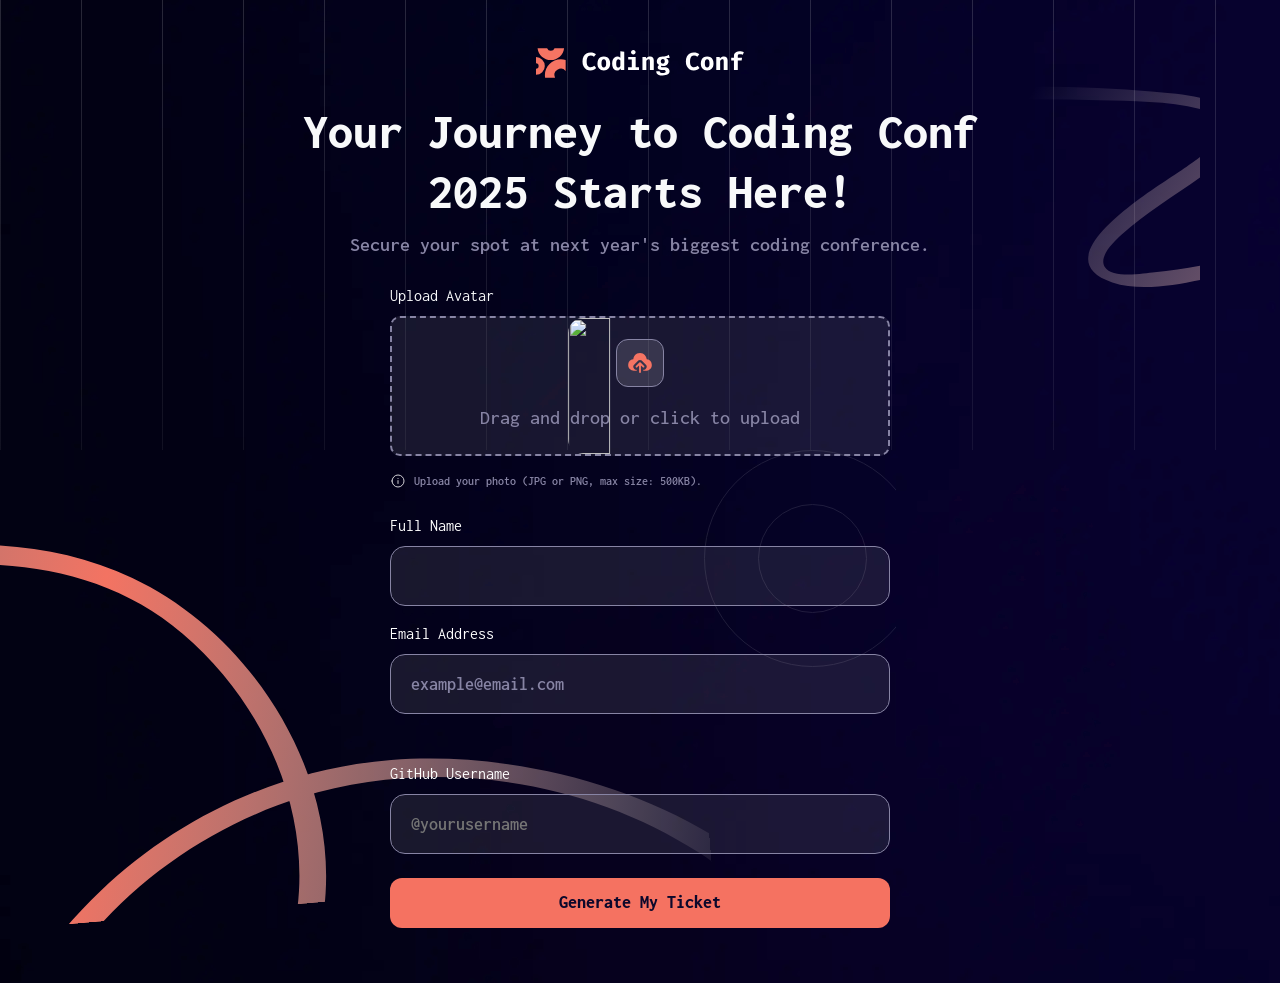
==== index.html @ 493f9df7 "conference ticket generator" ====
<!DOCTYPE html>
<html lang="en">

<head>
  <meta charset="UTF-8">
  <meta name="viewport" content="width=device-width, initial-scale=1.0">
  <meta name="description" content="conference ticket generator">
  <link rel="icon" type="image/png" sizes="32x32" href="./assets/images/favicon-32x32.png">
  <link rel="stylesheet" href="css/style-css.css">
  <link rel="stylesheet" href="css/all.min.css">
  <link rel="stylesheet" href="css/bootstrap.min.css">
  <title>Frontend Mentor | Conference ticket generator</title>
  <link rel="preconnect" href="https://fonts.googleapis.com">
  <link rel="preconnect" href="https://fonts.gstatic.com" crossorigin>
  <link href="https://fonts.googleapis.com/css2?family=Inconsolata:wght@200..900&display=swap" rel="stylesheet">
</head>

<body>
  <div class="img-lines"></div>
  <div class="img-circle position-absolute"></div>
  <div class="img-squiggly-line-top position-absolute"></div>
  <div class="img-squiggly-line-bottom position-absolute"></div>

  <div class="coding-conf position-absolute py-5">
    <div class="container d-flex justify-content-center align-items-center flex-column">
      <img class="img-fluid mb-4" src="assets/images/logo-full.svg" alt="">
      <main class="">
        <h1 class="text-light text-center mb-2">Your Journey to Coding Conf <br> 2025 Starts Here!</h1>
        <p class="mb-4">Secure your spot at next year's biggest coding conference.</p>
        <div class="full-inputs ">
          <div class="text-light mb-2">Upload Avatar</div>

          <div
            class="upload-file d-flex justify-content-center align-items-center flex-column position-relative mb-3 overflow-hidden">
            <img class="img-journey position-absolute" src="" alt="">
            <div class="img-icon mb-3">
              <img src="assets/images/icon-upload.svg" alt="">
            </div>
            <input type="file" class="position-absolute input-img-journey">
            <div class="drag-drop">Drag and drop or click to upload</div>
          </div>
          <div class="warning-photo d-flex align-items-center gap-2 mb-4">
            <img src="assets/images/icon-info.svg" alt="">
            <span>Upload your photo (JPG or PNG, max size: 500KB).</span>
          </div>

          <div class="full-name mb-2">Full Name</div>
          <input type="text" class="input-full-name mb-3">

          <div class="full-name mb-2">Email Address</div>
          <input type="email" class="input-email" placeholder="example@email.com">

          <div class="error-upload d-flex gap-2 text-danger align-items-center  mt-2">
            <i class="fa-solid fa-circle-info "></i>
            <div>Please enter a valid email address</div>
          </div>

          <div class="full-name mb-2">GitHub Username</div>
          <input type="text" class="input-github" placeholder="@yourusername">

          <button class="generate-ticket mt-4">Generate My Ticket</button>
        </div>
      </main>
      <!-- ====== ticket - conf ======= -->
      <div class="ticket-coding-conf text-center">
        <h1 class="mb-4">Congrats, <span class="name-title-ticket"></span>! <br> Your ticket is ready.</h1>
        <p class="mb-5">
          We've emailed your ticket to <br> <span class="email-ticket"></span> and will send updates in <br> the run up
          to
          the
          event.
        </p>
        <div class="ticket-img d-flex flex-column justify-content-between text-start px-3 py-4">
          <div>
            <img class="img-fluid mb-2" src="assets/images/logo-full.svg" alt="">
            <p class="date-conf"><span class="month-ticket"></span> <span class="day-ticket"></span>,<span
                class="year-ticket"></span>/ Austin, TX</p>
          </div>
          <!-- ===== User -- Profile ==== -->
          <div class="profile-user d-flex align-items-end gap-3">
            <div class="img-profile">
              <img src="" alt="">
            </div>
            <div class="name-and-github">
              <div class="name-user"></div>
              <div class="name-github d-flex gap-2 align-items-center">
                <img src="assets/images/icon-github.svg" alt="">
                <div class="user-git"></div>
              </div>
            </div>
          </div>

        </div>
      </div>
    </div>
  </div>


  <!-- Form ends -->

  <!-- Generated tickets starts -->

  <!-- Congrats, || Full Name || ! Your ticket is ready.

  We've emailed your ticket to ||==== Email Address ====|| 

  Coding Conf
  Jan 31, 2025 / Austin, TX -->

  <!-- Generated tickets ends -->

  <script src="main.js"></script>
</body>

</html>
---- css/style-css.css ----
* {
    box-sizing: border-box;
    padding: 0;
    margin: 0;
}

:root {
    --neutral-color-0: hsl(0, 0%, 100%);
    --neutral-color-300: hsl(252, 6%, 83%);
    --neutral-color-500: hsl(245, 15%, 58%);
    --neutral-color-700: hsl(245, 19%, 35%);
    --neutral-color-900: hsl(248, 70%, 10%);
    --orange-500: hsl(7, 88%, 67%);
    --orange-700: hsl(7, 71%, 60%);
    --gradient-text: linear-gradient(to left, hsl(7, 86%, 67%), hsl(0, 0%, 100%));
    --font-size: 20px;
}

body {
    font-family: "Inconsolata", monospace !important;
    height: 100vh;
    background-image: url("../assets/images/background-desktop.png");
    overflow: hidden;
}

.img-lines {
    background-image: url("../assets/images/pattern-lines.svg");
    width: 100%;
    height: 50%;
}

.img-circle {
    width: 15%;
    height: 25%;
    background-image: url("../assets/images/pattern-circle.svg");
    background-repeat: no-repeat;
    right: 30%;
}

.img-squiggly-line-top {
    width: 25%;
    height: 25%;
    background-image: url("../assets/images/pattern-squiggly-line-top.svg");
    background-repeat: no-repeat;
    top: 5rem;
    right: 5rem;
}

.img-squiggly-line-bottom {
    width: 58%;
    height: 50%;
    background-image: url("../assets/images/pattern-squiggly-line-bottom-desktop.svg");
    background-repeat: no-repeat;
    bottom: 0px;
    left: 0px;
    transform: rotate(355deg) translate(-48px, 47px);
}



.coding-conf {
    top: 0;
    left: 0;
    width: 100%;
}

main {
    /* display: none; */
    display: flex;
    justify-content: center;
    align-items: center;
    flex-direction: column;
}

.coding-conf .container h1 {
    font-weight: 800 !important;
    font-size: 50px;
}

.coding-conf .container p {
    font-size: 20px;
    font-weight: 600;
    color: var(--neutral-color-500);
}

.coding-conf .container .full-inputs {
    width: 500px;
}

.full-inputs .upload-file {
    width: 100%;
    height: 140px;
    background-color: hsl(252deg 6% 83% / 10%);
    border-radius: 10px;
    border: 2px dashed var(--neutral-color-500);
}


.upload-file .img-icon {
    background-color: hsl(252deg 6% 83% / 16%);
    padding: 8px;
    border-radius: 12px;
    border: 1px solid var(--neutral-color-500);
    cursor: pointer;
}

.upload-file input {
    z-index: 99;
    top: 32px;
    opacity: 0;
    cursor: pointer;
}

.upload-file .drag-drop {
    color: var(--neutral-color-500);
    font-size: 20px;
    font-weight: 500;
}

.warning-photo span {
    font-size: 12px;
    font-weight: 600;
    color: var(--neutral-color-500);
}


.full-name {
    color: var(--neutral-color-0);
    font-size: 16px;
}

.input-full-name,
.input-email,
.input-github {
    border: none;
    outline: none;
    width: 100%;
    height: 60px;
    background-color: hsl(252deg 6% 83% / 10%);
    border-radius: 15px;
    border: 1px solid var(--neutral-color-500);
    color: var(--neutral-color-500);
    padding: 10px 20px;
    font-size: 18px;
    font-weight: 600;
}

.input-email::placeholder {
    color: var(--neutral-color-500);
    font-size: 18px;
    font-weight: 600;
}

.error-upload {
    opacity: 0;
    font-size: 13px;
    margin-bottom: 20px;
}

.generate-ticket {
    border: none;
    width: 100%;
    height: 50px;
    display: block;
    background-color: var(--orange-500);
    color: var(--neutral-color-900);
    font-size: 18px;
    font-weight: 800;
    border-radius: 12px;
}


.img-journey {
    top: 0;
    left: 50%;
    transform: translateX(-50%);
    width: 29%;
    object-fit: cover;
    border-radius: 15px;
    height: 100%;

}

/* ============== ticket ==== journey ========= */

.ticket-coding-conf {
    display: none;
}

.ticket-coding-conf h1 {
    color: var(--neutral-color-0);
    font-weight: 800 !important;
    font-size: 50px;
}

.ticket-coding-conf p {
    font-size: 20px;
    font-weight: 600;
    color: var(--neutral-color-500);
    text-align: center;
}

.name-title-ticket {
    color: transparent;
    background-clip: text;
    background-image: linear-gradient(to right, var(--orange-700), var(--neutral-color-0));
}

.email-ticket {
    color: var(--orange-700);
}

.ticket-img {
    width: calc(83% + 104px);
    height: calc(26vh + 4px);
    background-image: url("../assets/images/pattern-ticket.svg");
    background-repeat: no-repeat;
    background-size: cover;
}

.ticket-img .date-conf {
    font-size: 15px !important;
    font-weight: 700;
    color: var(--neutral-color-500);
    text-align: start;
    padding: 0 50px;
}


.profile-user .img-profile {
    width: 60px;
    height: 60px;
    border-radius: 10px;
    background-color: var(--neutral-color-300);
    overflow: hidden;
}

.img-profile img {
    width: 100%;
    height: 100%;
    object-fit: cover;
}

.name-and-github .name-user {
    font-size: 28px;
    font-weight: 700;
    color: var(--neutral-color-0);
    margin-bottom: 3px;
}


.name-and-github .name-github img {
    width: 18px;
}

.name-and-github .user-git {
    color: var(--neutral-color-300);
    font-size: 13px;
    font-weight: 700;
}

main {
    /* display: none; */
}

/* # Front-end Style Guide

## Layout

The designs were created to the following widths:

- Mobile: 375px
- Desktop: 1440px

> 💡 These are just the design sizes. Ensure content is responsive and meets WCAG requirements by testing the full range of screen sizes from 320px to large screens.

## Colors

- Neutral 0: hsl(0, 0%, 100%)
- Neutral 300: hsl(252, 6%, 83%)
- Neutral 500: hsl(245, 15%, 58%)
- Neutral 700: hsl(245, 19%, 35%)
- Neutral 900: hsl(248, 70%, 10%)

- Orange 500: hsl(7, 88%, 67%)
- Orange 700: hsl(7, 71%, 60%)

- Gradient (text): hsl(7, 86%, 67%) to hsl(0, 0%, 100%)

## Typography

### Body Copy

- Font size (labels): 20px 

### Font

- Family: [Inconsolata](https://fonts.google.com/specimen/Inconsolata)
- Weights: 400, 500, 700, 800

> 💎 [Upgrade to Pro](https://www.frontendmentor.io/pro?ref=style-guide) for design file access to see all design details and get hands-on experience using a professional workflow with tools like Figma. The design file for this challenge also includes a design system and tablet layout to help you build a more accurate solution faster. */
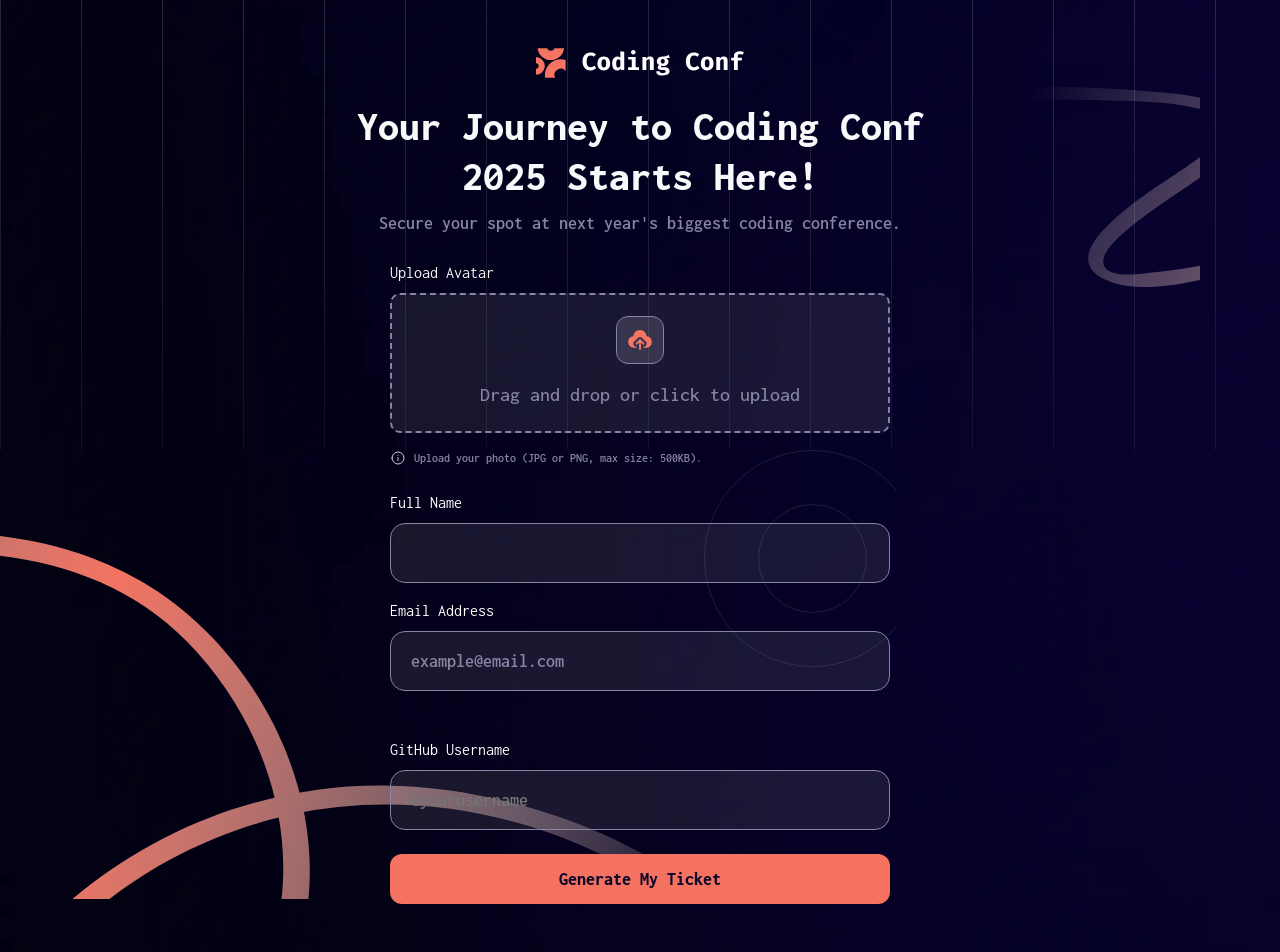
==== commit 2f9c1ba4: "changing some codes" ====
--- a/index.html
+++ b/index.html
@@ -62,34 +62,43 @@
         </div>
       </main>
       <!-- ====== ticket - conf ======= -->
+
       <div class="ticket-coding-conf text-center">
-        <h1 class="mb-4">Congrats, <span class="name-title-ticket"></span>! <br> Your ticket is ready.</h1>
-        <p class="mb-5">
-          We've emailed your ticket to <br> <span class="email-ticket"></span> and will send updates in <br> the run up
-          to
-          the
-          event.
-        </p>
-        <div class="ticket-img d-flex flex-column justify-content-between text-start px-3 py-4">
-          <div>
-            <img class="img-fluid mb-2" src="assets/images/logo-full.svg" alt="">
-            <p class="date-conf"><span class="month-ticket"></span> <span class="day-ticket"></span>,<span
-                class="year-ticket"></span>/ Austin, TX</p>
-          </div>
-          <!-- ===== User -- Profile ==== -->
-          <div class="profile-user d-flex align-items-end gap-3">
-            <div class="img-profile">
-              <img src="" alt="">
+        <div class="container">
+          <h1 class="mb-4">Congrats, <span class="name-title-ticket"></span>! <br> Your ticket is ready.</h1>
+          <p class="mb-5 paragraph-ticket">
+            We've emailed your ticket to <span class="email-ticket"></span> and will send updates in the run
+            up
+            to
+            the
+            event.
+          </p>
+
+          <div class="full-ticket-profile position-relative">
+            <img class="img-fluid" src="assets/images/pattern-ticket.svg" alt="">
+            <div class="ticket-top position-absolute">
+              <img class=" img-inside-ticket mb-2" src="assets/images/logo-full.svg" alt="">
+              <p class="date-conf"><span class="month-ticket"></span> <span class="day-ticket"></span>,<span
+                  class="year-ticket"></span>/ Austin, TX</p>
             </div>
-            <div class="name-and-github">
-              <div class="name-user"></div>
-              <div class="name-github d-flex gap-2 align-items-center">
-                <img src="assets/images/icon-github.svg" alt="">
-                <div class="user-git"></div>
+            <!-- ===== User -- Profile ====  -->
+            <div class="profile-user d-flex align-items-end gap-3 position-absolute">
+              <div class="img-profile">
+                <img src="" alt="">
+              </div>
+              <div class="name-and-github">
+                <div class="name-user"></div>
+                <div class="name-github d-flex gap-2 align-items-center">
+                  <img src="assets/images/icon-github.svg" alt="">
+                  <div class="user-git"></div>
+                </div>
               </div>
             </div>
+            <!-- <div class="ticket-img d-flex flex-column justify-content-between text-start px-3 py-4">
+              
+
+            </div> -->
           </div>
-
         </div>
       </div>
     </div>
--- a/css/style-css.css
+++ b/css/style-css.css
@@ -20,7 +20,7 @@
     font-family: "Inconsolata", monospace !important;
     height: 100vh;
     background-image: url("../assets/images/background-desktop.png");
-    overflow: hidden;
+    /* overflow: hidden; */
 }
 
 .img-lines {
@@ -38,7 +38,7 @@
 }
 
 .img-squiggly-line-top {
-    width: 25%;
+    width: min(25%, 100%);
     height: 25%;
     background-image: url("../assets/images/pattern-squiggly-line-top.svg");
     background-repeat: no-repeat;
@@ -46,16 +46,23 @@
     right: 5rem;
 }
 
+
 .img-squiggly-line-bottom {
     width: 58%;
-    height: 50%;
-    background-image: url("../assets/images/pattern-squiggly-line-bottom-desktop.svg");
+    height: 42%;
+    background-image: url(../assets/images/pattern-squiggly-line-bottom-desktop.svg);
     background-repeat: no-repeat;
-    bottom: 0px;
+    bottom: 48px;
     left: 0px;
-    transform: rotate(355deg) translate(-48px, 47px);
-}
-
+    transform: rotate(0deg) translate(-48px, 47px);
+}
+
+@media(max-width: 573px) {
+    .img-squiggly-line-bottom {
+        width: 0%;
+        height: 0%;
+    }
+}
 
 
 .coding-conf {
@@ -74,17 +81,20 @@
 
 .coding-conf .container h1 {
     font-weight: 800 !important;
-    font-size: 50px;
+    /* font-size: 50px; */
+    font-size: clamp(1.8rem, 2vw + 1rem, 3.125rem);
 }
 
 .coding-conf .container p {
     font-size: 20px;
     font-weight: 600;
     color: var(--neutral-color-500);
+    text-align: center;
+    font-size: clamp(0.875rem, 2vh, 1.25rem);
 }
 
 .coding-conf .container .full-inputs {
-    width: 500px;
+    width: min(500px, 100%);
 }
 
 .full-inputs .upload-file {
@@ -171,13 +181,13 @@
 
 
 .img-journey {
-    top: 0;
+    /* top: 0;
     left: 50%;
     transform: translateX(-50%);
     width: 29%;
     object-fit: cover;
     border-radius: 15px;
-    height: 100%;
+    height: 100%; */
 
 }
 
@@ -190,14 +200,15 @@
 .ticket-coding-conf h1 {
     color: var(--neutral-color-0);
     font-weight: 800 !important;
-    font-size: 50px;
-}
-
-.ticket-coding-conf p {
-    font-size: 20px;
+    font-size: clamp(1.8rem, 2vw + 1rem, 3.125rem);
+}
+
+.ticket-coding-conf .paragraph-ticket {
+    font-size: clamp(0.875rem, 2vh - 1px, 1.25rem);
     font-weight: 600;
     color: var(--neutral-color-500);
     text-align: center;
+    width: 500px;
 }
 
 .name-title-ticket {
@@ -210,15 +221,31 @@
     color: var(--orange-700);
 }
 
-.ticket-img {
-    width: calc(83% + 104px);
-    height: calc(26vh + 4px);
-    background-image: url("../assets/images/pattern-ticket.svg");
-    background-repeat: no-repeat;
-    background-size: cover;
-}
-
-.ticket-img .date-conf {
+.full-ticket-profile {
+    width: 501px;
+    height: 234px;
+}
+
+@media(max-width: 573px) {
+    .full-ticket-profile {
+        width: 105%;
+        height: 20vh;
+    }
+}
+
+
+
+.ticket-top {
+    top: 19px;
+    left: 4px;
+}
+
+.img-inside-ticket {
+    width: min(100%, 80%);
+    height: auto;
+}
+
+.date-conf {
     font-size: 15px !important;
     font-weight: 700;
     color: var(--neutral-color-500);
@@ -226,6 +253,11 @@
     padding: 0 50px;
 }
 
+
+.profile-user {
+    bottom: 15px;
+    left: 20px;
+}
 
 .profile-user .img-profile {
     width: 60px;
@@ -242,7 +274,7 @@
 }
 
 .name-and-github .name-user {
-    font-size: 28px;
+    font-size: clamp(1.5rem, 2vw, 2.125rem);
     font-weight: 700;
     color: var(--neutral-color-0);
     margin-bottom: 3px;
